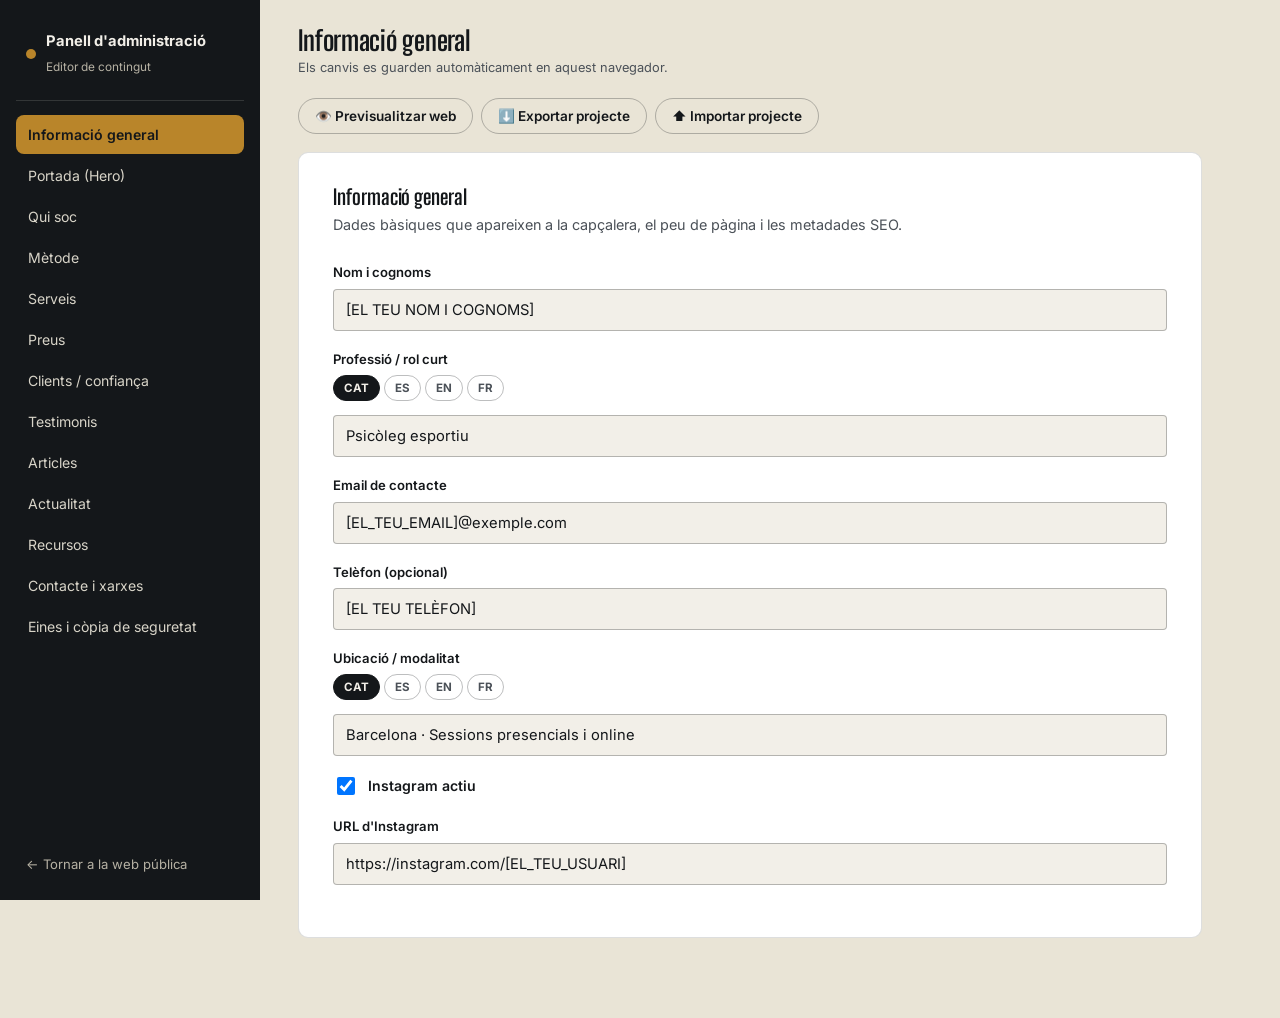
==== admin.html @ 30314eec "Add files via upload" ====
<!doctype html>
<html lang="ca">
<head>
<meta charset="UTF-8">
<meta name="viewport" content="width=device-width, initial-scale=1">
<title>Administració — [EL TEU NOM]</title>
<meta name="robots" content="noindex, nofollow">
<link rel="icon" href="data:image/svg+xml,<svg xmlns=%22http://www.w3.org/2000/svg%22 viewBox=%220 0 100 100%22><text y=%22.9em%22 font-size=%2290%22>⚙️</text></svg>">
<link rel="preconnect" href="https://fonts.googleapis.com">
<link rel="preconnect" href="https://fonts.gstatic.com" crossorigin>
<link href="https://fonts.googleapis.com/css2?family=Big+Shoulders+Display:wght@600;700;800&family=Inter:wght@400;500;600;700&display=swap" rel="stylesheet">
<link rel="stylesheet" href="css/styles.css">
<link rel="stylesheet" href="css/admin.css">
</head>
<body data-theme="light">

<div class="admin-shell">
  <aside class="admin-side">
    <div class="admin-brand">
      <span class="dot" aria-hidden="true"></span>
      <div>
        <strong>Panell d'administració</strong>
        <small>Editor de contingut</small>
      </div>
    </div>
    <nav class="admin-nav" id="admin-nav" aria-label="Seccions de l'editor">
      <button data-panel="info">Informació general</button>
      <button data-panel="hero">Portada (Hero)</button>
      <button data-panel="about">Qui soc</button>
      <button data-panel="method">Mètode</button>
      <button data-panel="services">Serveis</button>
      <button data-panel="pricing">Preus</button>
      <button data-panel="clients">Clients / confiança</button>
      <button data-panel="testimonials">Testimonis</button>
      <button data-panel="articles">Articles</button>
      <button data-panel="news">Actualitat</button>
      <button data-panel="resources">Recursos</button>
      <button data-panel="contact">Contacte i xarxes</button>
      <button data-panel="tools">Eines i còpia de seguretat</button>
    </nav>
    <a class="admin-back" href="index.html">← Tornar a la web pública</a>
  </aside>

  <div class="admin-main">
    <header class="admin-topbar">
      <div>
        <h1 id="panel-title">Informació general</h1>
        <p class="save-indicator" id="save-indicator">Els canvis es guarden automàticament en aquest navegador.</p>
      </div>
      <div class="admin-actions">
        <button class="btn btn-ghost btn-sm" id="btn-preview" type="button">👁️ Previsualitzar web</button>
        <button class="btn btn-ghost btn-sm" id="btn-export" type="button">⬇️ Exportar projecte</button>
        <button class="btn btn-ghost btn-sm" id="btn-import" type="button">⬆️ Importar projecte</button>
        <input type="file" id="import-file" accept="application/json" hidden>
      </div>
    </header>

    <div class="admin-notice" id="admin-notice"></div>

    <main class="admin-panel" id="admin-panel"></main>
  </div>
</div>

<script type="module" src="js/admin.js"></script>
</body>
</html>
---- css/styles.css ----
/* ==========================================================================
   PSICÒLEG ESPORTIU — Fulla d'estils principal
   Tokens de disseny: veure secció "1. Design tokens" per canviar colors/tipos
   ========================================================================== */

/* ---------- 1. Design tokens ---------- */
:root{
  /* Paleta clara (per defecte) */
  --ink:            #14171A;   /* text principal / grafit */
  --ink-soft:       #4B5158;
  --paper:          #F2EFE8;   /* fons principal, os/bone */
  --paper-dim:      #E9E4D6;   /* superfícies, targetes */
  --paper-raise:    #FFFFFF;
  --line:           rgba(20,23,26,.14);
  --line-strong:    rgba(20,23,26,.28);

  --accent:         #B9852A;   /* daurat / llautó — assoliment */
  --accent-ink:     #14171A;   /* text sobre accent */
  --focus-green:    #24463B;   /* verd pi — concentració */
  --focus-green-soft: #E4EBE6;

  --radius-s: 4px;
  --radius-m: 10px;
  --radius-l: 18px;

  --shadow-card: 0 1px 0 rgba(20,23,26,.06);

  --font-display: "Big Shoulders Display", "Arial Narrow", sans-serif;
  --font-body: "Inter", -apple-system, BlinkMacSystemFont, "Segoe UI", sans-serif;

  --maxw: 1220px;
  --gutter: clamp(20px, 5vw, 64px);

  --ease: cubic-bezier(.22,.61,.36,1);
}

:root[data-theme="dark"]{
  --ink:            #F2EFE8;
  --ink-soft:       #B7B2A4;
  --paper:          #14171A;
  --paper-dim:      #1C2023;
  --paper-raise:    #202427;
  --line:           rgba(242,239,232,.14);
  --line-strong:    rgba(242,239,232,.26);

  --accent:         #E0B34E;
  --accent-ink:     #14171A;
  --focus-green:    #7FA995;
  --focus-green-soft: #1E2B26;

  --shadow-card: 0 1px 0 rgba(0,0,0,.4);
}

@media (prefers-color-scheme: dark){
  :root:not([data-theme="light"]){
    --ink:            #F2EFE8;
    --ink-soft:       #B7B2A4;
    --paper:          #14171A;
    --paper-dim:      #1C2023;
    --paper-raise:    #202427;
    --line:           rgba(242,239,232,.14);
    --line-strong:    rgba(242,239,232,.26);
    --accent:         #E0B34E;
    --accent-ink:     #14171A;
    --focus-green:    #7FA995;
    --focus-green-soft: #1E2B26;
  }
}

/* ---------- 2. Reset ---------- */
*,*::before,*::after{ box-sizing: border-box; }
html{ scroll-behavior:smooth; scroll-padding-top: 84px; }
body{
  margin:0;
  background: var(--paper);
  color: var(--ink);
  font-family: var(--font-body);
  font-size: 16px;
  line-height: 1.55;
  -webkit-font-smoothing: antialiased;
  transition: background .3s var(--ease), color .3s var(--ease);
}
img{ max-width:100%; display:block; }
a{ color:inherit; }
button{ font-family:inherit; }
ul{ margin:0; padding:0; list-style:none; }
h1,h2,h3,h4,p,figure{ margin:0; }
:focus-visible{ outline: 2px solid var(--accent); outline-offset: 3px; }

.container{ max-width: var(--maxw); margin-inline:auto; padding-inline: var(--gutter); }
.visually-hidden{ position:absolute; width:1px; height:1px; overflow:hidden; clip:rect(0,0,0,0); white-space:nowrap; }
.skip-link{
  position:absolute; left:12px; top:-60px; z-index:200;
  background:var(--ink); color:var(--paper); padding:10px 16px; border-radius: var(--radius-s);
  transition: top .2s var(--ease);
}
.skip-link:focus{ top:12px; }

@media (prefers-reduced-motion: reduce){
  html{ scroll-behavior:auto; }
  *,*::before,*::after{ animation-duration:.001ms !important; animation-iteration-count:1 !important; transition-duration:.001ms !important; scroll-behavior:auto !important; }
}

/* ---------- 3. Type scale ---------- */
.eyebrow{
  font-family: var(--font-body);
  font-weight: 600;
  font-size: .8rem;
  letter-spacing: .01em;
  color: var(--focus-green);
}
:root[data-theme="dark"] .eyebrow{ color: var(--accent); }
h1,.h1{ font-family: var(--font-display); font-weight: 700; letter-spacing: -.01em; line-height: .96; font-size: clamp(2.6rem, 6.2vw, 5.4rem); }
h2,.h2{ font-family: var(--font-display); font-weight: 700; letter-spacing: -.005em; line-height: 1.02; font-size: clamp(2rem, 3.8vw, 3.1rem); }
h3,.h3{ font-family: var(--font-display); font-weight: 600; line-height: 1.08; font-size: clamp(1.3rem, 2vw, 1.7rem); }
.lede{ font-size: clamp(1.05rem, 1.6vw, 1.25rem); color: var(--ink-soft); max-width: 46ch; }
.body-max{ max-width: 62ch; }

/* ---------- 4. Header / nav ---------- */
.site-header{
  position: sticky; top:0; z-index:100;
  background: color-mix(in srgb, var(--paper) 88%, transparent);
  backdrop-filter: blur(10px);
  border-bottom: 1px solid var(--line);
}
.site-header .container{ display:flex; align-items:center; justify-content:space-between; height:76px; gap:24px; }
.brand{ display:flex; align-items:center; gap:10px; font-family: var(--font-display); font-weight:700; font-size:1.2rem; text-decoration:none; white-space:nowrap; }
.brand .dot{ width:9px; height:9px; border-radius:50%; background:var(--accent); }
.main-nav{ display:flex; align-items:center; gap:28px; }
.main-nav a{ text-decoration:none; font-size:.94rem; color:var(--ink-soft); padding:6px 0; border-bottom:1px solid transparent; transition: color .2s var(--ease), border-color .2s var(--ease); }
.main-nav a:hover, .main-nav a:focus-visible{ color: var(--ink); border-color: var(--accent); }
.header-actions{ display:flex; align-items:center; gap:14px; }

.lang-switch{ display:flex; gap:2px; font-size:.78rem; font-weight:600; }
.lang-switch button{ background:none; border:none; color:var(--ink-soft); cursor:pointer; padding:6px 7px; border-radius:6px; }
.lang-switch button[aria-current="true"]{ color:var(--ink); background:var(--paper-dim); }

.theme-toggle{
  width:38px; height:38px; border-radius:50%; border:1px solid var(--line-strong);
  background:transparent; color:var(--ink); cursor:pointer; display:flex; align-items:center; justify-content:center;
  transition: background .2s var(--ease), transform .2s var(--ease);
}
.theme-toggle:hover{ background: var(--paper-dim); }
.theme-toggle svg{ width:18px; height:18px; }
:root[data-theme="dark"] .icon-sun{ display:block; }
:root[data-theme="dark"] .icon-moon{ display:none; }
.icon-moon{ display:block; }
.icon-sun{ display:none; }

.btn{
  display:inline-flex; align-items:center; gap:8px; justify-content:center;
  padding: 13px 24px; border-radius: 999px; border:1px solid transparent;
  font-weight:600; font-size:.94rem; text-decoration:none; cursor:pointer;
  transition: transform .18s var(--ease), background .2s var(--ease), color .2s var(--ease), border-color .2s var(--ease);
}
.btn:active{ transform: scale(.97); }
.btn-primary{ background:var(--ink); color:var(--paper); }
.btn-primary:hover{ background: var(--focus-green); }
.btn-accent{ background:var(--accent); color:var(--accent-ink); }
.btn-accent:hover{ filter:brightness(1.06); }
.btn-ghost{ background:transparent; color:var(--ink); border-color: var(--line-strong); }
.btn-ghost:hover{ border-color: var(--ink); }
.btn-sm{ padding:9px 16px; font-size:.85rem; }
.btn[disabled]{ opacity:.5; cursor:not-allowed; }

.hamburger{ display:none; width:42px; height:42px; border-radius:8px; border:1px solid var(--line-strong); background:transparent; cursor:pointer; align-items:center; justify-content:center; }
.hamburger span{ display:block; width:18px; height:2px; background:var(--ink); position:relative; }
.hamburger span::before,.hamburger span::after{ content:""; position:absolute; left:0; width:18px; height:2px; background:var(--ink); transition: transform .25s var(--ease), opacity .25s var(--ease); }
.hamburger span::before{ top:-6px; }
.hamburger span::after{ top:6px; }
.nav-open .hamburger span{ background:transparent; }
.nav-open .hamburger span::before{ transform: translateY(6px) rotate(45deg); }
.nav-open .hamburger span::after{ transform: translateY(-6px) rotate(-45deg); }

/* ---------- 5. Hero ---------- */
.hero{ padding: 64px 0 clamp(48px,8vw,96px); position:relative; overflow:clip; }
.hero .container{ display:grid; grid-template-columns: 1.15fr .85fr; gap: clamp(24px,4vw,64px); align-items:end; }
.hero-copy{ padding-bottom: 10px; }
.hero-copy .eyebrow{ display:block; margin-bottom:18px; }
.hero-copy h1{ margin-bottom:22px; }
.hero-copy .lede{ margin-bottom:34px; }
.hero-actions{ display:flex; flex-wrap:wrap; gap:14px; margin-bottom:44px; }
.hero-stats{ display:flex; gap: clamp(20px,4vw,44px); flex-wrap:wrap; border-top:1px solid var(--line); padding-top:22px; }
.hero-stats .stat b{ font-family:var(--font-display); font-size:2rem; font-weight:700; display:block; color:var(--accent); }
.hero-stats .stat span{ font-size:.82rem; color:var(--ink-soft); }

.hero-visual{ position:relative; }
.hero-visual .frame{ position:relative; border-radius: var(--radius-l); overflow:hidden; aspect-ratio: 4/5; border:1px solid var(--line); }
.hero-visual img{ width:100%; height:100%; object-fit:cover; }
.hero-visual .badge{
  position:absolute; left:-18px; bottom:26px; background:var(--paper-raise); border:1px solid var(--line);
  border-radius: var(--radius-m); padding:14px 18px; box-shadow: var(--shadow-card);
  display:flex; align-items:center; gap:10px; max-width:230px;
}
.hero-visual .badge svg{ width:22px; height:22px; color:var(--focus-green); flex:none; }
.hero-visual .badge span{ font-size:.8rem; color:var(--ink-soft); line-height:1.3; }

/* ---------- 6. Section shell ---------- */
.section{ padding: clamp(56px,9vw,120px) 0; }
.section-alt{ background: var(--paper-dim); }
.section-head{ display:flex; justify-content:space-between; align-items:flex-end; gap:24px; margin-bottom: clamp(32px,5vw,56px); flex-wrap:wrap; }
.section-head .eyebrow{ display:block; margin-bottom:14px; }
.section-head h2{ max-width: 18ch; }
.section-head .lede{ margin-top:14px; }

.reveal{ opacity:0; transform: translateY(18px); transition: opacity .6s var(--ease), transform .6s var(--ease); }
.reveal.is-visible{ opacity:1; transform:none; }

/* ---------- 7. About ---------- */
.about .container{ display:grid; grid-template-columns: .8fr 1.2fr; gap: clamp(32px,5vw,72px); align-items:start; }
.about-photo{ border-radius: var(--radius-l); overflow:hidden; border:1px solid var(--line); aspect-ratio:4/5; position:sticky; top:100px; }
.about-photo img{ width:100%; height:100%; object-fit:cover; }
.about-body p{ color:var(--ink-soft); margin-bottom:18px; max-width:60ch; }
.about-body h2{ margin-bottom:26px; }
.credentials{ margin-top:32px; display:grid; gap:10px; border-top:1px solid var(--line); padding-top:24px; }
.credentials li{ display:flex; gap:12px; font-size:.92rem; color:var(--ink-soft); align-items:flex-start; }
.credentials svg{ width:16px; height:16px; flex:none; margin-top:3px; color:var(--accent); }

/* ---------- 8. Method ---------- */
.method-list{ display:grid; gap:0; border-top:1px solid var(--line); }
.method-step{ display:grid; grid-template-columns: 100px 1fr; gap: clamp(16px,3vw,40px); padding: 30px 0; border-bottom:1px solid var(--line); align-items:start; }
.method-step .num{ font-family:var(--font-display); font-size:2.6rem; font-weight:700; color: var(--line-strong); line-height:1; }
.method-step .content{ display:flex; gap:20px; align-items:flex-start; }
.method-step .icon{ width:40px; height:40px; border-radius:10px; background:var(--focus-green-soft); color:var(--focus-green); display:flex; align-items:center; justify-content:center; flex:none; }
:root[data-theme="dark"] .method-step .icon{ color:var(--accent); }
.method-step .icon svg{ width:20px; height:20px; }
.method-step h3{ margin-bottom:8px; }
.method-step p{ color:var(--ink-soft); max-width:60ch; }

/* ---------- 9. Cards grid (services) ---------- */
.card-grid{ display:grid; grid-template-columns: repeat(3, 1fr); gap: 20px; }
.service-card{
  background: var(--paper-raise); border:1px solid var(--line); border-radius: var(--radius-m);
  padding: 28px; display:flex; flex-direction:column; gap:16px; transition: border-color .2s var(--ease), transform .2s var(--ease);
}
.service-card:hover{ border-color: var(--line-strong); transform: translateY(-3px); }
.service-card .icon{ width:44px; height:44px; border-radius:10px; background:var(--focus-green-soft); color:var(--focus-green); display:flex; align-items:center; justify-content:center; }
:root[data-theme="dark"] .service-card .icon{ color:var(--accent); }
.service-card .icon svg{ width:22px; height:22px; }
.service-card h3{ margin-top:2px; }
.service-card p{ color:var(--ink-soft); font-size:.95rem; flex:1; }
.service-meta{ display:flex; justify-content:space-between; align-items:center; border-top:1px solid var(--line); padding-top:16px; font-size:.85rem; color:var(--ink-soft); }
.service-meta b{ color:var(--ink); font-family:var(--font-display); font-size:1.15rem; }
.service-card .btn{ align-self:flex-start; }

/* ---------- 10. Pricing ---------- */
.pricing-grid{ display:grid; grid-template-columns: repeat(4, 1fr); gap:18px; }
.price-card{ background:var(--paper-raise); border:1px solid var(--line); border-radius: var(--radius-m); padding:26px; display:flex; flex-direction:column; gap:14px; position:relative; }
.price-card.recommended{ border-color: var(--accent); box-shadow: 0 0 0 1px var(--accent); }
.price-card .flag{ position:absolute; top:-13px; left:24px; background:var(--accent); color:var(--accent-ink); font-size:.72rem; font-weight:700; padding:5px 12px; border-radius:999px; }
.price-card .amount{ font-family:var(--font-display); font-size:2.2rem; font-weight:700; }
.price-card .duration{ font-size:.82rem; color:var(--ink-soft); }
.price-card p{ font-size:.9rem; color:var(--ink-soft); flex:1; }

/* ---------- 11. Clients / trust ---------- */
.clients-note{ font-size:.85rem; color:var(--ink-soft); margin-bottom:28px; border-left:2px solid var(--accent); padding-left:14px; max-width:60ch; }
.clients-row{ display:flex; flex-wrap:wrap; gap:16px; align-items:center; }
.clients-row img{ height:64px; width:auto; opacity:.85; transition: opacity .2s var(--ease); }
.clients-row img:hover{ opacity:1; }

/* ---------- 12. Testimonials ---------- */
.testimonial-slider{ position:relative; max-width: 780px; }
.testimonial-track{ overflow:hidden; }
.testimonial-slides{ display:flex; transition: transform .5s var(--ease); }
.t-slide{ flex:0 0 100%; padding: 6px 4px; }
.t-slide blockquote{ font-family:var(--font-display); font-weight:500; font-size: clamp(1.2rem,2.4vw,1.6rem); line-height:1.3; margin:0 0 22px; }
.t-slide footer{ display:flex; align-items:center; gap:12px; }
.t-slide footer img{ width:46px; height:46px; border-radius:50%; object-fit:cover; }
.t-slide footer .who b{ display:block; font-size:.92rem; }
.t-slide footer .who span{ font-size:.8rem; color:var(--ink-soft); }
.slider-controls{ display:flex; gap:10px; margin-top:28px; align-items:center; }
.slider-btn{ width:38px; height:38px; border-radius:50%; border:1px solid var(--line-strong); background:transparent; cursor:pointer; display:flex; align-items:center; justify-content:center; }
.slider-btn svg{ width:16px; height:16px; }
.slider-dots{ display:flex; gap:6px; margin-left:8px; }
.slider-dots button{ width:7px; height:7px; border-radius:50%; background:var(--line-strong); border:none; cursor:pointer; padding:0; }
.slider-dots button[aria-current="true"]{ background:var(--accent); }

/* ---------- 13. News / articles / resources list ---------- */
.grid-3{ display:grid; grid-template-columns: repeat(3,1fr); gap:22px; }
.post-card{ display:flex; flex-direction:column; text-decoration:none; color:inherit; border-radius: var(--radius-m); overflow:hidden; border:1px solid var(--line); background:var(--paper-raise); }
.post-card .thumb{ aspect-ratio: 16/10; overflow:hidden; }
.post-card .thumb img{ width:100%; height:100%; object-fit:cover; transition: transform .4s var(--ease); }
.post-card:hover .thumb img{ transform: scale(1.04); }
.post-body{ padding:20px 22px 24px; display:flex; flex-direction:column; gap:10px; flex:1; }
.post-meta{ display:flex; gap:10px; font-size:.76rem; color:var(--ink-soft); text-transform:uppercase; letter-spacing:.03em; }
.post-meta .cat{ color:var(--focus-green); font-weight:700; }
:root[data-theme="dark"] .post-meta .cat{ color:var(--accent); }
.post-card h3{ font-size:1.2rem; }
.post-card p{ font-size:.9rem; color:var(--ink-soft); flex:1; }
.post-tags{ display:flex; flex-wrap:wrap; gap:6px; margin-top:4px; }
.post-tags span{ font-size:.72rem; color:var(--ink-soft); border:1px solid var(--line); border-radius:999px; padding:3px 9px; }

.resource-card{ display:flex; gap:16px; padding:18px; border:1px solid var(--line); border-radius: var(--radius-m); background:var(--paper-raise); align-items:center; }
.resource-card .thumb{ width:84px; height:84px; border-radius:8px; overflow:hidden; flex:none; }
.resource-card .thumb img{ width:100%; height:100%; object-fit:cover; }
.resource-card .meta{ flex:1; }
.resource-card .meta small{ text-transform:uppercase; letter-spacing:.03em; font-size:.72rem; color:var(--focus-green); font-weight:700; }
:root[data-theme="dark"] .resource-card .meta small{ color:var(--accent); }
.resource-card h3{ font-size:1.02rem; margin:4px 0 6px; }
.resource-card p{ font-size:.85rem; color:var(--ink-soft); }
.resource-grid{ display:grid; grid-template-columns: repeat(2,1fr); gap:16px; }

.section-footer-link{ margin-top:36px; display:flex; }

/* ---------- 14. Contact ---------- */
.contact .container{ display:grid; grid-template-columns: .9fr 1.1fr; gap: clamp(32px,5vw,72px); }
.contact-info{ display:flex; flex-direction:column; gap:26px; }
.contact-info .item{ display:flex; gap:14px; align-items:flex-start; }
.contact-info .item svg{ width:20px; height:20px; color:var(--accent); flex:none; margin-top:3px; }
.contact-info .item a{ text-decoration:none; }
.contact-info .item a:hover{ color: var(--accent); }
.contact-info .item b{ display:block; font-size:.78rem; text-transform:uppercase; letter-spacing:.03em; color:var(--ink-soft); margin-bottom:2px; }

.contact-form{ display:grid; gap:16px; }
.field{ display:grid; gap:6px; }
.field label{ font-size:.82rem; font-weight:600; }
.field input, .field textarea{
  background: var(--paper-raise); border:1px solid var(--line-strong); border-radius: var(--radius-s);
  padding:13px 14px; font-family:inherit; font-size:.95rem; color:var(--ink); width:100%;
}
.field input:focus-visible, .field textarea:focus-visible{ outline:2px solid var(--accent); outline-offset:1px; }
.field textarea{ min-height:130px; resize:vertical; }
.form-note{ font-size:.78rem; color:var(--ink-soft); }

/* ---------- 15. Footer ---------- */
.site-footer{ border-top:1px solid var(--line); padding: 56px 0 28px; }
.footer-top{ display:grid; grid-template-columns: 1.4fr 1fr 1fr; gap: clamp(24px,4vw,60px); margin-bottom:44px; }
.footer-brand .brand{ margin-bottom:14px; }
.footer-brand p{ color:var(--ink-soft); max-width:34ch; font-size:.9rem; }
.footer-col h4{ font-size:.8rem; text-transform:uppercase; letter-spacing:.03em; color:var(--ink-soft); margin-bottom:14px; }
.footer-col ul{ display:grid; gap:10px; }
.footer-col a{ text-decoration:none; font-size:.9rem; color:var(--ink); }
.footer-col a:hover{ color:var(--accent); }
.footer-bottom{ display:flex; justify-content:space-between; gap:16px; flex-wrap:wrap; border-top:1px solid var(--line); padding-top:22px; font-size:.8rem; color:var(--ink-soft); }
.footer-bottom .legal-links{ display:flex; gap:18px; }
.footer-bottom a{ text-decoration:none; color:var(--ink-soft); }
.footer-bottom a:hover{ color:var(--ink); }

/* ---------- 16. Demo badge ---------- */
.demo-flag{ display:inline-block; font-size:.65rem; font-weight:700; text-transform:uppercase; letter-spacing:.04em; background: var(--accent); color:var(--accent-ink); padding:2px 8px; border-radius:999px; margin-left:8px; vertical-align:middle; }

/* ---------- 17. Article reading page ---------- */
.article-header{ padding: 48px 0 12px; }
.article-header .meta{ display:flex; gap:12px; font-size:.82rem; color:var(--ink-soft); margin-bottom:18px; }
.article-header h1{ font-size: clamp(2rem,4.6vw,3.2rem); max-width:22ch; }
.article-header .intro{ margin-top:20px; color:var(--ink-soft); max-width:60ch; font-size:1.1rem; }
.article-cover{ margin: 32px 0; border-radius: var(--radius-l); overflow:hidden; aspect-ratio:16/8; }
.article-cover img{ width:100%; height:100%; object-fit:cover; }
.article-body{ max-width: 68ch; margin-inline:auto; font-size:1.06rem; line-height:1.75; }
.article-body h2{ font-size:1.5rem; margin:40px 0 16px; }
.article-body p{ margin-bottom:20px; color: var(--ink); }
.article-body a{ color: var(--focus-green); text-decoration-color: var(--line-strong); }
:root[data-theme="dark"] .article-body a{ color:var(--accent); }
.article-footer{ max-width:68ch; margin: 48px auto 0; border-top:1px solid var(--line); padding-top:24px; display:flex; justify-content:space-between; flex-wrap:wrap; gap:16px; }

/* ---------- 18. Legal pages ---------- */
.legal-page{ padding: 64px 0 96px; }
.legal-page .container{ max-width: 780px; }
.legal-page h1{ font-size: clamp(2rem,4vw,2.8rem); margin-bottom:24px; }
.legal-page h2{ font-size:1.3rem; margin:32px 0 12px; }
.legal-page p, .legal-page li{ color:var(--ink-soft); margin-bottom:12px; }
.legal-page ul{ list-style:disc; padding-left:22px; }

/* ---------- 19. Cookie banner ---------- */
.cookie-banner{
  position:fixed; left:16px; right:16px; bottom:16px; z-index:200; max-width:560px; margin-inline:auto;
  background: var(--ink); color: var(--paper); border-radius: var(--radius-m); padding:20px 22px;
  display:flex; flex-direction:column; gap:14px; box-shadow: 0 12px 40px rgba(0,0,0,.25);
  transform: translateY(140%); transition: transform .4s var(--ease);
}
.cookie-banner.is-visible{ transform:none; }
.cookie-banner p{ font-size:.85rem; opacity:.85; margin:0; }
.cookie-actions{ display:flex; gap:10px; flex-wrap:wrap; }
.cookie-banner .btn-ghost{ border-color: rgba(242,239,232,.3); color: var(--paper); }

/* ---------- 20. Empty states ---------- */
.empty-state{ text-align:left; padding:40px 0; color:var(--ink-soft); font-size:.95rem; }

/* ---------- 21. Responsive ---------- */
@media (max-width: 980px){
  .card-grid{ grid-template-columns: repeat(2,1fr); }
  .pricing-grid{ grid-template-columns: repeat(2,1fr); }
  .grid-3{ grid-template-columns: repeat(2,1fr); }
  .about .container{ grid-template-columns: 1fr; }
  .about-photo{ position:static; max-width:360px; }
  .contact .container{ grid-template-columns: 1fr; }
  .footer-top{ grid-template-columns: 1fr 1fr; }
}

@media (max-width: 760px){
  .main-nav{
    position:fixed; inset: 76px 0 0 0; background: var(--paper); padding: 28px var(--gutter);
    display:flex; flex-direction:column; align-items:flex-start; gap:6px; border-top:1px solid var(--line);
    transform: translateX(100%); transition: transform .3s var(--ease); overflow:auto;
  }
  .nav-open .main-nav{ transform:none; }
  .main-nav a{ font-size:1.15rem; padding:12px 0; width:100%; }
  .hamburger{ display:flex; }
  .lang-switch{ order:2; }
  .hero .container{ grid-template-columns: 1fr; }
  .hero-visual{ order:-1; max-width:340px; }
  .hero-stats{ gap:20px; }
  .card-grid, .pricing-grid, .grid-3, .resource-grid{ grid-template-columns: 1fr; }
  .footer-top{ grid-template-columns:1fr; }
  .method-step{ grid-template-columns: 56px 1fr; }
  .method-step .num{ font-size:1.7rem; }
  .method-step .content{ flex-direction:column; }
}
---- css/admin.css ----
/* Estils del panell d'administració. Reutilitza els tokens de styles.css. */
body{ background: var(--paper-dim); }

.admin-shell{ display:grid; grid-template-columns: 260px 1fr; min-height:100vh; }

.admin-side{ background: var(--ink); color: var(--paper); display:flex; flex-direction:column; padding:22px 16px; position:sticky; top:0; height:100vh; }
.admin-brand{ display:flex; align-items:center; gap:10px; padding:8px 10px 22px; border-bottom:1px solid rgba(242,239,232,.14); margin-bottom:14px; }
.admin-brand .dot{ width:10px; height:10px; border-radius:50%; background:var(--accent); flex:none; }
.admin-brand strong{ display:block; font-size:.92rem; }
.admin-brand small{ color:#B7B2A4; font-size:.74rem; }
.admin-nav{ display:flex; flex-direction:column; gap:2px; flex:1; overflow:auto; }
.admin-nav button{ text-align:left; background:none; border:none; color:#D8D4C8; padding:11px 12px; border-radius:8px; font-size:.88rem; cursor:pointer; }
.admin-nav button:hover{ background: rgba(242,239,232,.08); }
.admin-nav button.active{ background: var(--accent); color: var(--accent-ink); font-weight:600; }
.admin-back{ color:#B7B2A4; font-size:.82rem; padding:12px 10px 4px; text-decoration:none; }
.admin-back:hover{ color:var(--paper); }

.admin-main{ padding: 28px clamp(20px,3vw,44px) 80px; max-width: 980px; }
.admin-topbar{ display:flex; justify-content:space-between; align-items:flex-start; gap:20px; flex-wrap:wrap; margin-bottom:8px; }
.admin-topbar h1{ font-family: var(--font-display); font-size:1.7rem; margin:0; }
.save-indicator{ font-size:.8rem; color: var(--ink-soft); margin:4px 0 0; }
.save-indicator.saved{ color: var(--focus-green); }
.admin-actions{ display:flex; gap:8px; flex-wrap:wrap; }

.admin-notice{ display:none; background: var(--focus-green-soft); color: var(--focus-green); border:1px solid var(--focus-green); padding:12px 16px; border-radius: var(--radius-s); font-size:.86rem; margin: 14px 0; }
.admin-notice.visible{ display:block; }
.admin-notice.warn{ background:#FBEFDD; color:#7A4B12; border-color:#D9A441; }

.admin-panel{ background: var(--paper-raise); border:1px solid var(--line); border-radius: var(--radius-m); padding: clamp(20px,3vw,34px); margin-top:18px; }
.admin-panel h2{ font-family:var(--font-display); font-size:1.3rem; margin:0 0 6px; }
.admin-panel > .panel-desc{ color:var(--ink-soft); font-size:.9rem; margin-bottom:26px; max-width:70ch; }

.a-field{ display:grid; gap:6px; margin-bottom:18px; }
.a-field label{ font-size:.82rem; font-weight:600; }
.a-field .hint{ font-size:.76rem; color: var(--ink-soft); font-weight:400; }
.a-field input[type=text], .a-field input[type=email], .a-field input[type=url], .a-field input[type=date], .a-field input[type=number], .a-field textarea, .a-field select{
  background: var(--paper); border:1px solid var(--line-strong); border-radius: var(--radius-s); padding:11px 12px; font-family:inherit; font-size:.92rem; color:var(--ink); width:100%;
}
.a-field textarea{ min-height:90px; resize:vertical; }
.a-checkbox{ display:flex; align-items:center; gap:10px; font-size:.88rem; font-weight:600; margin-bottom:18px; }
.a-checkbox input{ width:18px; height:18px; }

.a-row{ display:grid; grid-template-columns: 1fr 1fr; gap:16px; }
@media (max-width: 640px){ .a-row{ grid-template-columns:1fr; } }

.lang-tabs{ display:flex; gap:4px; margin-bottom:8px; }
.lang-tabs button{ font-size:.72rem; font-weight:700; padding:5px 10px; border-radius:999px; border:1px solid var(--line-strong); background:transparent; color:var(--ink-soft); cursor:pointer; }
.lang-tabs button.active{ background: var(--ink); color:var(--paper); border-color:var(--ink); }
.lang-pane{ display:none; }
.lang-pane.active{ display:block; }

.file-widget{ border:1px dashed var(--line-strong); border-radius: var(--radius-s); padding:14px; display:flex; gap:14px; align-items:center; }
.file-widget .prev{ width:64px; height:64px; border-radius:8px; overflow:hidden; background:var(--paper-dim); flex:none; display:flex; align-items:center; justify-content:center; font-size:.7rem; color:var(--ink-soft); text-align:center; }
.file-widget .prev img{ width:100%; height:100%; object-fit:cover; }
.file-widget .file-info{ flex:1; }
.file-widget .file-info small{ display:block; color:var(--ink-soft); font-size:.76rem; margin-top:4px; }
.file-widget .file-actions{ display:flex; gap:8px; flex-wrap:wrap; }

.collection-toolbar{ display:flex; justify-content:space-between; align-items:center; margin-bottom:18px; }
.collection-list{ display:flex; flex-direction:column; gap:10px; }
.collection-item{ border:1px solid var(--line); border-radius: var(--radius-s); background: var(--paper); }
.collection-item summary{ list-style:none; display:flex; justify-content:space-between; align-items:center; padding:14px 16px; cursor:pointer; gap:12px; }
.collection-item summary::-webkit-details-marker{ display:none; }
.collection-item summary .title{ display:flex; align-items:center; gap:10px; font-weight:600; font-size:.92rem; }
.collection-item summary .badge-off{ font-size:.68rem; text-transform:uppercase; letter-spacing:.03em; background:var(--paper-dim); color:var(--ink-soft); padding:2px 8px; border-radius:999px; }
.collection-item .item-actions{ display:flex; gap:6px; }
.icon-btn{ width:32px; height:32px; border-radius:8px; border:1px solid var(--line-strong); background:transparent; color:var(--ink); cursor:pointer; display:flex; align-items:center; justify-content:center; }
.icon-btn:hover{ background:var(--paper-dim); }
.icon-btn svg{ width:15px; height:15px; }
.icon-btn.danger{ color:#B33B3B; border-color:#E3B7B7; }
.collection-item .item-body{ padding: 4px 16px 20px; border-top:1px solid var(--line); }

.method-steps{ display:grid; gap:16px; }
.method-edit-card{ border:1px solid var(--line); border-radius: var(--radius-s); padding:16px; background:var(--paper); }

.tools-grid{ display:grid; grid-template-columns: repeat(2,1fr); gap:16px; }
@media (max-width:700px){ .tools-grid{ grid-template-columns:1fr; } }
.tool-card{ border:1px solid var(--line); border-radius: var(--radius-m); padding:20px; }
.tool-card h3{ font-size:1rem; margin-bottom:8px; }
.tool-card p{ font-size:.85rem; color:var(--ink-soft); margin-bottom:14px; }
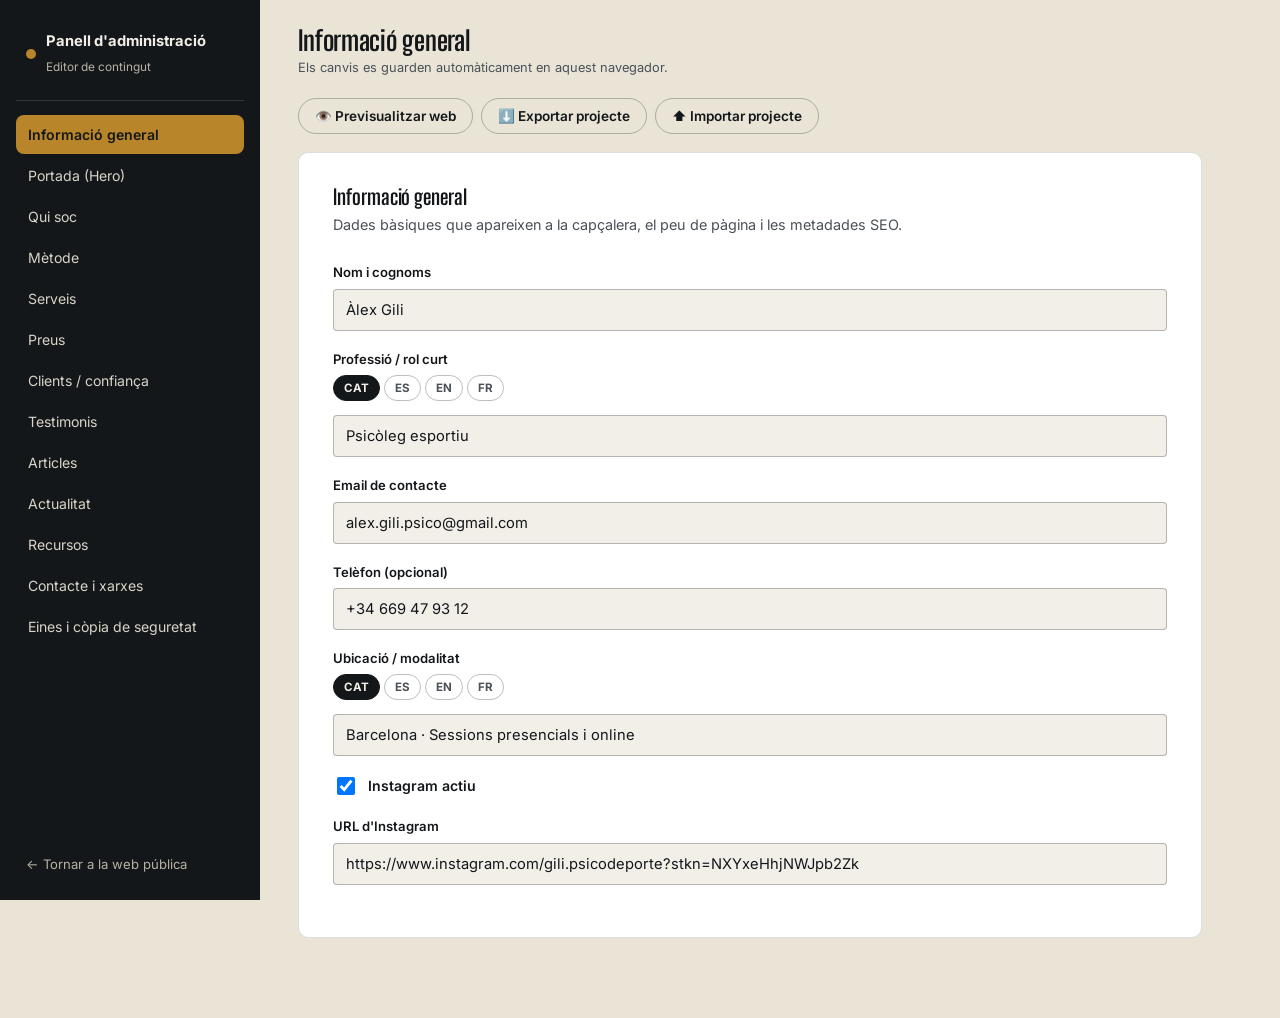
==== commit eb0f3e50: "Update site branding and content" ====
--- a/admin.html
+++ b/admin.html
@@ -3,7 +3,7 @@
 <head>
 <meta charset="UTF-8">
 <meta name="viewport" content="width=device-width, initial-scale=1">
-<title>Administració — [EL TEU NOM]</title>
+<title>Administració — Àlex Gili</title>
 <meta name="robots" content="noindex, nofollow">
 <link rel="icon" href="data:image/svg+xml,<svg xmlns=%22http://www.w3.org/2000/svg%22 viewBox=%220 0 100 100%22><text y=%22.9em%22 font-size=%2290%22>⚙️</text></svg>">
 <link rel="preconnect" href="https://fonts.googleapis.com">
--- a/css/styles.css
+++ b/css/styles.css
@@ -69,7 +69,7 @@
 
 /* ---------- 2. Reset ---------- */
 *,*::before,*::after{ box-sizing: border-box; }
-html{ scroll-behavior:smooth; scroll-padding-top: 84px; }
+html{ scroll-behavior:smooth; scroll-padding-top: 84px; overflow-x: hidden; }
 body{
   margin:0;
   background: var(--paper);
@@ -77,6 +77,7 @@
   font-family: var(--font-body);
   font-size: 16px;
   line-height: 1.55;
+  overflow-x: hidden;
   -webkit-font-smoothing: antialiased;
   transition: background .3s var(--ease), color .3s var(--ease);
 }
@@ -129,6 +130,7 @@
 .main-nav{ display:flex; align-items:center; gap:28px; }
 .main-nav a{ text-decoration:none; font-size:.94rem; color:var(--ink-soft); padding:6px 0; border-bottom:1px solid transparent; transition: color .2s var(--ease), border-color .2s var(--ease); }
 .main-nav a:hover, .main-nav a:focus-visible{ color: var(--ink); border-color: var(--accent); }
+.main-nav a[aria-current="true"]{ color: var(--ink); border-color: var(--accent); }
 .header-actions{ display:flex; align-items:center; gap:14px; }
 
 .lang-switch{ display:flex; gap:2px; font-size:.78rem; font-weight:600; }
@@ -321,6 +323,11 @@
 .field input:focus-visible, .field textarea:focus-visible{ outline:2px solid var(--accent); outline-offset:1px; }
 .field textarea{ min-height:130px; resize:vertical; }
 .form-note{ font-size:.78rem; color:var(--ink-soft); }
+.form-status{ font-size:.85rem; font-weight:600; margin:0; min-height:1.2em; }
+.form-status[data-state="ok"]{ color: var(--focus-green); }
+:root[data-theme="dark"] .form-status[data-state="ok"]{ color: var(--accent); }
+.form-status[data-state="error"]{ color:#C0392B; }
+:root[data-theme="dark"] .form-status[data-state="error"]{ color:#E88B7D; }
 
 /* ---------- 15. Footer ---------- */
 .site-footer{ border-top:1px solid var(--line); padding: 56px 0 28px; }
@@ -372,6 +379,25 @@
 .cookie-banner p{ font-size:.85rem; opacity:.85; margin:0; }
 .cookie-actions{ display:flex; gap:10px; flex-wrap:wrap; }
 .cookie-banner .btn-ghost{ border-color: rgba(242,239,232,.3); color: var(--paper); }
+
+/* ---------- 19b. Floating WhatsApp button ---------- */
+.wa-fab{
+  position:fixed; right:18px; bottom:18px; z-index:150;
+  width:56px; height:56px; border-radius:50%;
+  background:#25D366; color:#fff; display:flex; align-items:center; justify-content:center;
+  box-shadow: 0 8px 24px rgba(0,0,0,.22); text-decoration:none;
+  transition: transform .2s var(--ease), box-shadow .2s var(--ease);
+}
+.wa-fab:hover{ transform: translateY(-2px) scale(1.04); box-shadow: 0 12px 30px rgba(0,0,0,.28); }
+.wa-fab svg{ width:28px; height:28px; }
+.wa-fab[hidden]{ display:none; }
+@media (max-width: 760px){
+  .wa-fab{ width:52px; height:52px; right:14px; bottom:14px; }
+  .cookie-banner{ right:12px; left:12px; }
+}
+
+/* ---------- 19c. No-JS fallback ---------- */
+.reveal.no-js-visible{ opacity:1; transform:none; }
 
 /* ---------- 20. Empty states ---------- */
 .empty-state{ text-align:left; padding:40px 0; color:var(--ink-soft); font-size:.95rem; }
@@ -405,4 +431,24 @@
   .method-step{ grid-template-columns: 56px 1fr; }
   .method-step .num{ font-size:1.7rem; }
   .method-step .content{ flex-direction:column; }
-}
+  .hero-visual .badge{ left:0; }
+  .nav-open{ overflow:hidden; }
+}
+
+@media (max-width: 480px){
+  .site-header .container{ height:64px; gap:12px; }
+  html{ scroll-padding-top: 72px; }
+  .main-nav{ inset: 64px 0 0 0; }
+  .hero{ padding-top:40px; }
+  .hero-actions{ gap:10px; }
+  .hero-actions .btn{ flex:1 1 100%; }
+  .hero-stats{ gap:16px 24px; }
+  .hero-stats .stat b{ font-size:1.6rem; }
+  .hero-visual{ max-width:100%; }
+  .hero-visual .badge{ position:static; margin-top:14px; max-width:none; }
+  .btn{ padding:12px 18px; }
+  .section-head h2{ max-width:none; }
+  .testimonial-slider .t-slide blockquote{ font-size:1.15rem; }
+  .footer-bottom{ flex-direction:column; align-items:flex-start; gap:12px; }
+  .price-card, .service-card{ padding:22px; }
+}
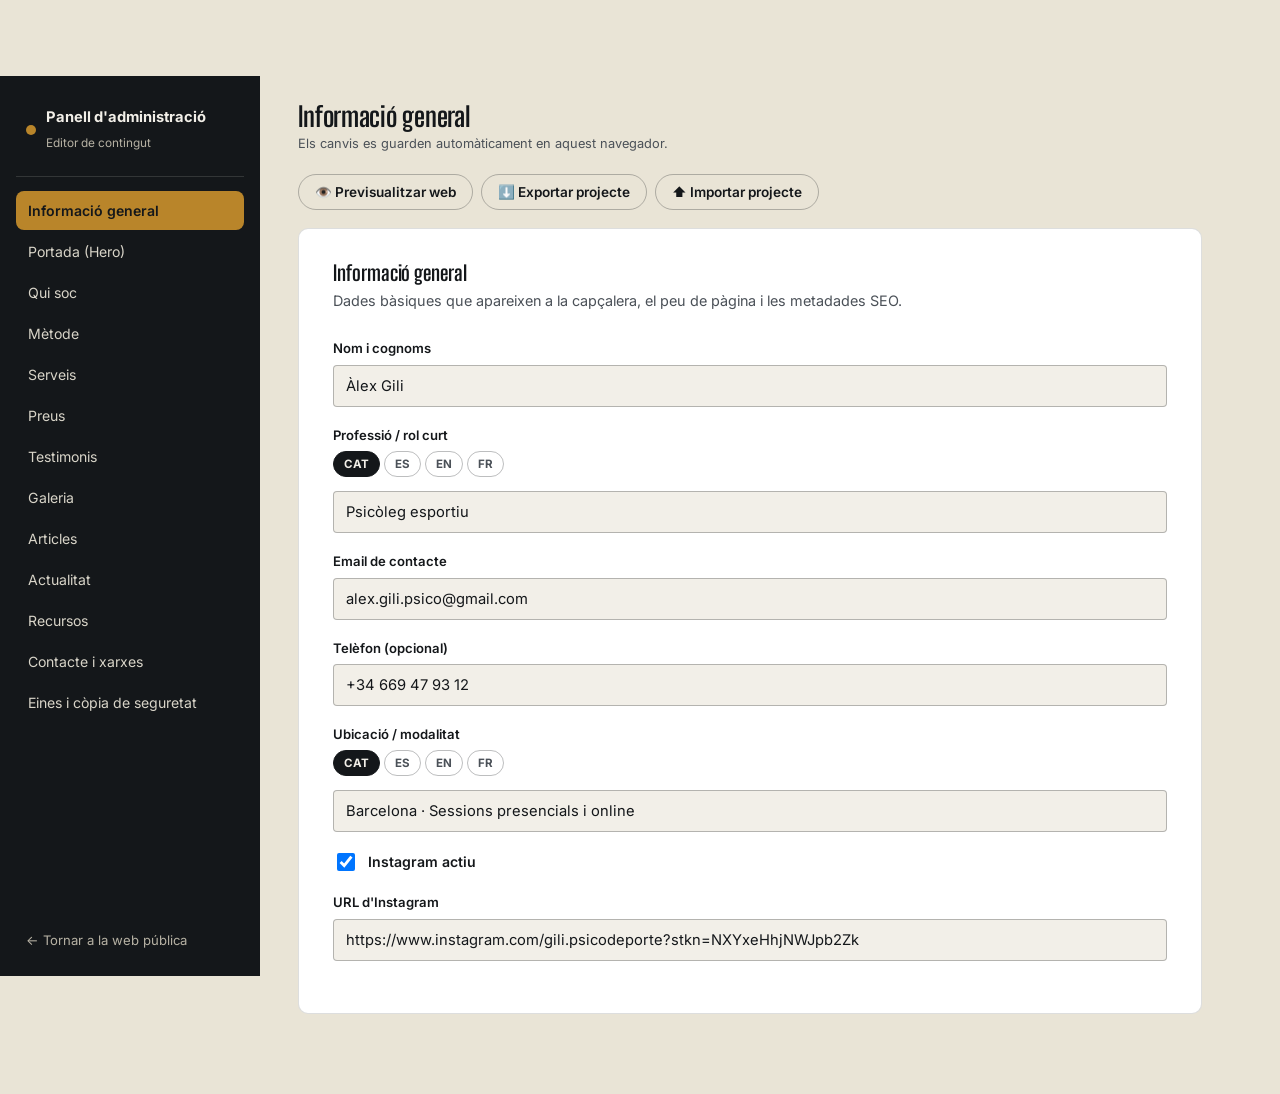
==== commit 29564c91: "Actualitza continguts de la web" ====
--- a/admin.html
+++ b/admin.html
@@ -30,8 +30,8 @@
       <button data-panel="method">Mètode</button>
       <button data-panel="services">Serveis</button>
       <button data-panel="pricing">Preus</button>
-      <button data-panel="clients">Clients / confiança</button>
       <button data-panel="testimonials">Testimonis</button>
+      <button data-panel="gallery">Galeria</button>
       <button data-panel="articles">Articles</button>
       <button data-panel="news">Actualitat</button>
       <button data-panel="resources">Recursos</button>
--- a/css/styles.css
+++ b/css/styles.css
@@ -72,6 +72,7 @@
 html{ scroll-behavior:smooth; scroll-padding-top: 84px; overflow-x: hidden; }
 body{
   margin:0;
+  padding-top:76px;
   background: var(--paper);
   color: var(--ink);
   font-family: var(--font-body);
@@ -119,15 +120,15 @@
 
 /* ---------- 4. Header / nav ---------- */
 .site-header{
-  position: sticky; top:0; z-index:100;
+  position:fixed; top:0; left:0; right:0; z-index:100;
   background: color-mix(in srgb, var(--paper) 88%, transparent);
   backdrop-filter: blur(10px);
   border-bottom: 1px solid var(--line);
 }
-.site-header .container{ display:flex; align-items:center; justify-content:space-between; height:76px; gap:24px; }
+.site-header .container{ display:grid; grid-template-columns:auto minmax(0,1fr) auto; align-items:center; height:76px; gap:24px; }
 .brand{ display:flex; align-items:center; gap:10px; font-family: var(--font-display); font-weight:700; font-size:1.2rem; text-decoration:none; white-space:nowrap; }
 .brand .dot{ width:9px; height:9px; border-radius:50%; background:var(--accent); }
-.main-nav{ display:flex; align-items:center; gap:28px; }
+.main-nav{ display:flex; align-items:center; justify-content:center; gap:28px; min-width:0; }
 .main-nav a{ text-decoration:none; font-size:.94rem; color:var(--ink-soft); padding:6px 0; border-bottom:1px solid transparent; transition: color .2s var(--ease), border-color .2s var(--ease); }
 .main-nav a:hover, .main-nav a:focus-visible{ color: var(--ink); border-color: var(--accent); }
 .main-nav a[aria-current="true"]{ color: var(--ink); border-color: var(--accent); }
@@ -210,7 +211,7 @@
 
 /* ---------- 7. About ---------- */
 .about .container{ display:grid; grid-template-columns: .8fr 1.2fr; gap: clamp(32px,5vw,72px); align-items:start; }
-.about-photo{ border-radius: var(--radius-l); overflow:hidden; border:1px solid var(--line); aspect-ratio:4/5; position:sticky; top:100px; }
+.about-photo{ border-radius: var(--radius-l); overflow:hidden; border:1px solid var(--line); aspect-ratio:3/4; position:sticky; top:100px; }
 .about-photo img{ width:100%; height:100%; object-fit:cover; }
 .about-body p{ color:var(--ink-soft); margin-bottom:18px; max-width:60ch; }
 .about-body h2{ margin-bottom:26px; }
@@ -254,13 +255,7 @@
 .price-card .duration{ font-size:.82rem; color:var(--ink-soft); }
 .price-card p{ font-size:.9rem; color:var(--ink-soft); flex:1; }
 
-/* ---------- 11. Clients / trust ---------- */
-.clients-note{ font-size:.85rem; color:var(--ink-soft); margin-bottom:28px; border-left:2px solid var(--accent); padding-left:14px; max-width:60ch; }
-.clients-row{ display:flex; flex-wrap:wrap; gap:16px; align-items:center; }
-.clients-row img{ height:64px; width:auto; opacity:.85; transition: opacity .2s var(--ease); }
-.clients-row img:hover{ opacity:1; }
-
-/* ---------- 12. Testimonials ---------- */
+/* ---------- 11. Testimonials ---------- */
 .testimonial-slider{ position:relative; max-width: 780px; }
 .testimonial-track{ overflow:hidden; }
 .testimonial-slides{ display:flex; transition: transform .5s var(--ease); }
@@ -277,6 +272,13 @@
 .slider-dots button{ width:7px; height:7px; border-radius:50%; background:var(--line-strong); border:none; cursor:pointer; padding:0; }
 .slider-dots button[aria-current="true"]{ background:var(--accent); }
 
+/* ---------- 12. Gallery ---------- */
+.gallery-note{ max-width:60ch; color:var(--ink-soft); margin:0 0 28px; }
+.gallery-grid{ display:grid; grid-template-columns:repeat(3, 1fr); gap:18px; }
+.gallery-item{ margin:0; overflow:hidden; border-radius:var(--radius-m); background:var(--paper-raise); border:1px solid var(--line); }
+.gallery-item img{ display:block; width:100%; aspect-ratio:4 / 3; object-fit:cover; }
+.gallery-item figcaption{ padding:12px 14px 14px; color:var(--ink-soft); font-size:.88rem; }
+
 /* ---------- 13. News / articles / resources list ---------- */
 .grid-3{ display:grid; grid-template-columns: repeat(3,1fr); gap:22px; }
 .post-card{ display:flex; flex-direction:column; text-decoration:none; color:inherit; border-radius: var(--radius-m); overflow:hidden; border:1px solid var(--line); background:var(--paper-raise); }
@@ -407,6 +409,7 @@
   .card-grid{ grid-template-columns: repeat(2,1fr); }
   .pricing-grid{ grid-template-columns: repeat(2,1fr); }
   .grid-3{ grid-template-columns: repeat(2,1fr); }
+  .gallery-grid{ grid-template-columns: repeat(2,1fr); }
   .about .container{ grid-template-columns: 1fr; }
   .about-photo{ position:static; max-width:360px; }
   .contact .container{ grid-template-columns: 1fr; }
@@ -415,7 +418,8 @@
 
 @media (max-width: 760px){
   .main-nav{
-    position:fixed; inset: 76px 0 0 0; background: var(--paper); padding: 28px var(--gutter);
+    position:fixed; top:76px; left:0; right:0; height: calc(100dvh - 76px); z-index:120;
+    background: var(--paper); padding: 28px var(--gutter);
     display:flex; flex-direction:column; align-items:flex-start; gap:6px; border-top:1px solid var(--line);
     transform: translateX(100%); transition: transform .3s var(--ease); overflow:auto;
   }
@@ -426,7 +430,7 @@
   .hero .container{ grid-template-columns: 1fr; }
   .hero-visual{ order:-1; max-width:340px; }
   .hero-stats{ gap:20px; }
-  .card-grid, .pricing-grid, .grid-3, .resource-grid{ grid-template-columns: 1fr; }
+  .card-grid, .pricing-grid, .grid-3, .resource-grid, .gallery-grid{ grid-template-columns: 1fr; }
   .footer-top{ grid-template-columns:1fr; }
   .method-step{ grid-template-columns: 56px 1fr; }
   .method-step .num{ font-size:1.7rem; }
@@ -436,9 +440,10 @@
 }
 
 @media (max-width: 480px){
+  body{ padding-top:64px; }
   .site-header .container{ height:64px; gap:12px; }
   html{ scroll-padding-top: 72px; }
-  .main-nav{ inset: 64px 0 0 0; }
+  .main-nav{ top:64px; height: calc(100dvh - 64px); }
   .hero{ padding-top:40px; }
   .hero-actions{ gap:10px; }
   .hero-actions .btn{ flex:1 1 100%; }
